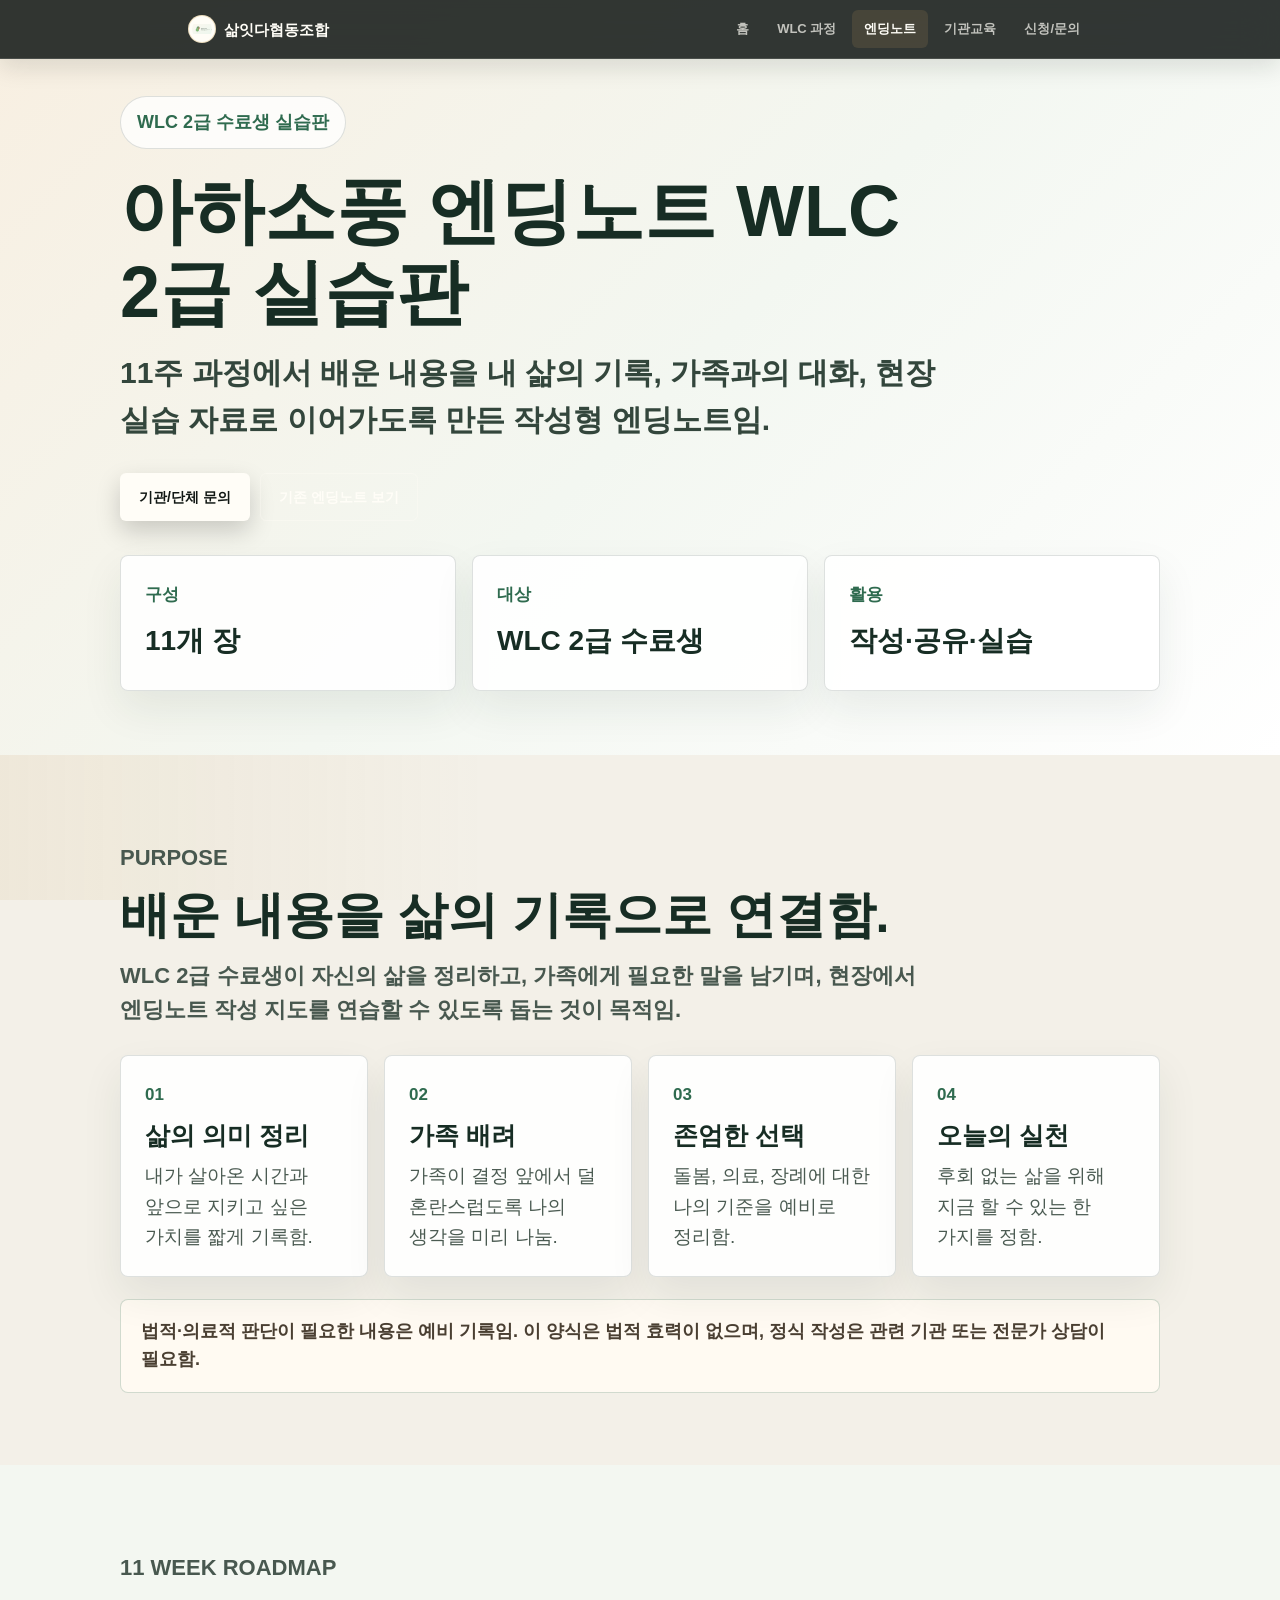
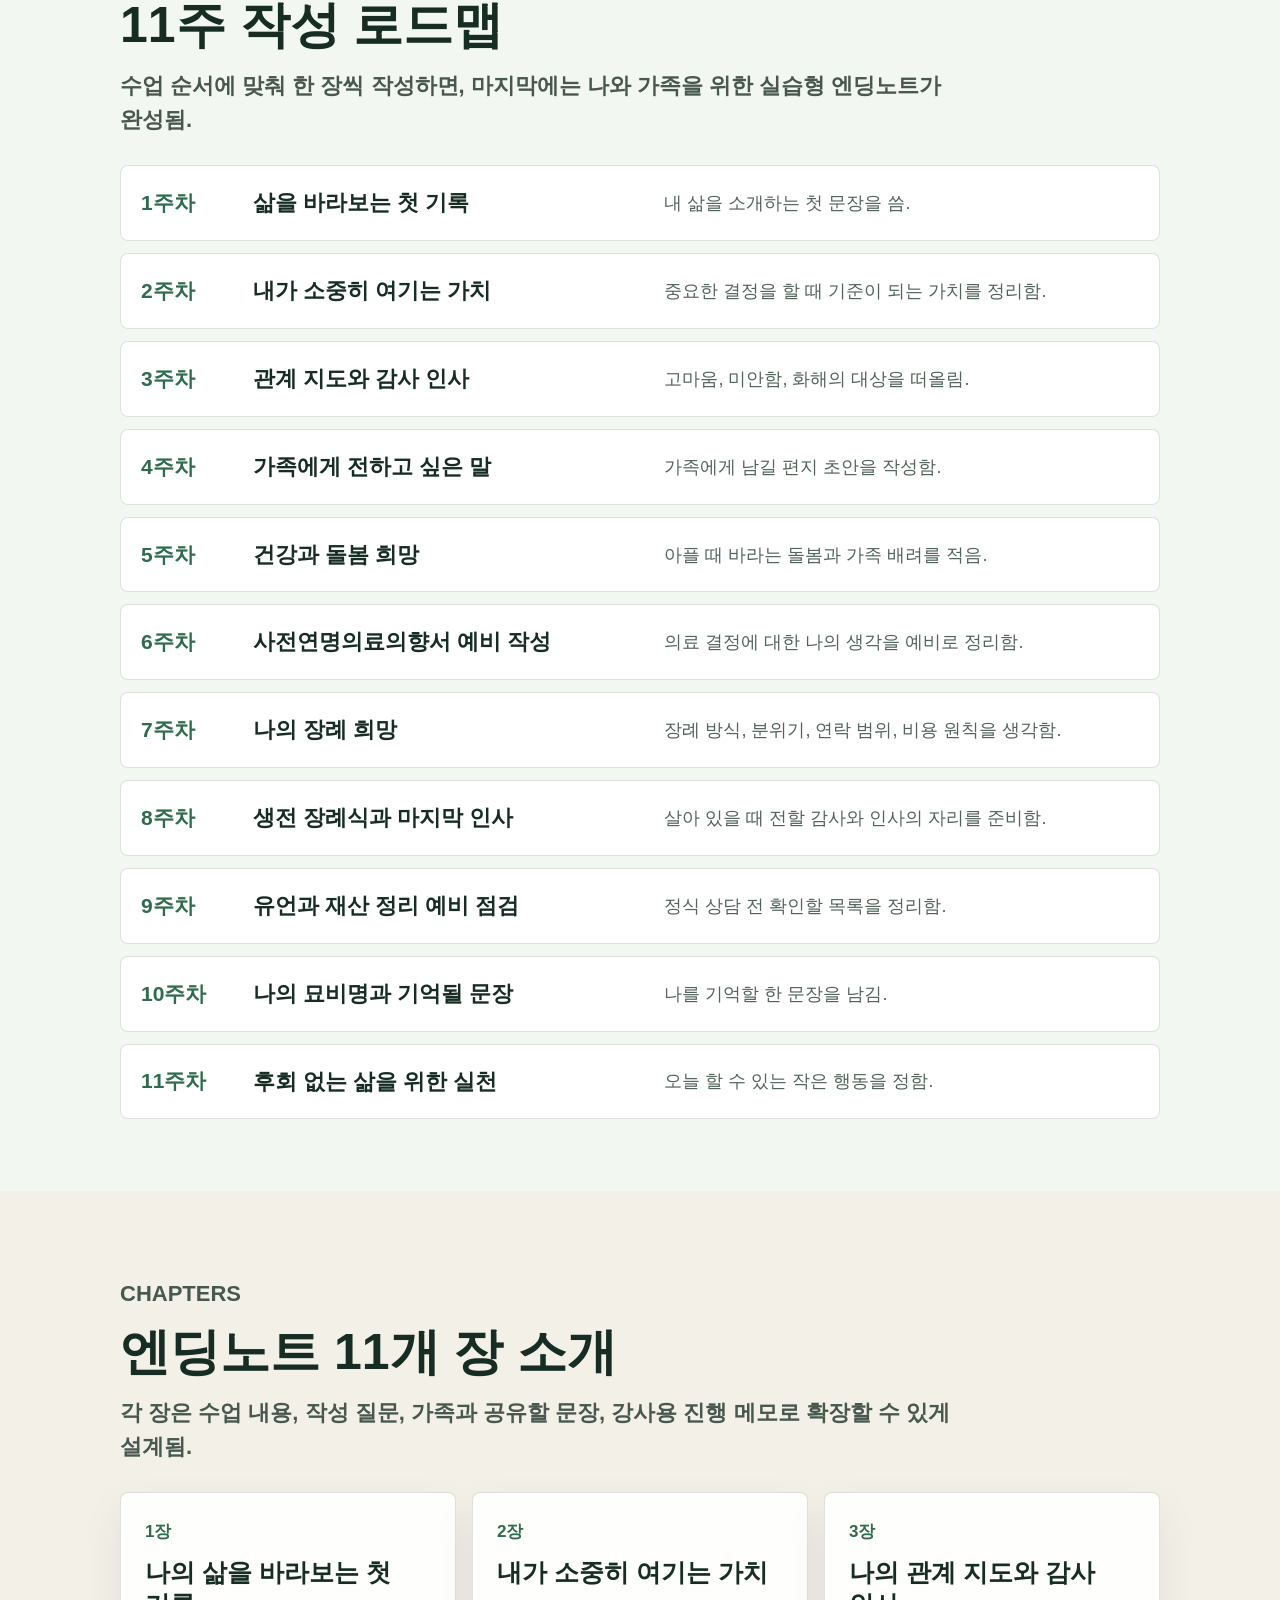
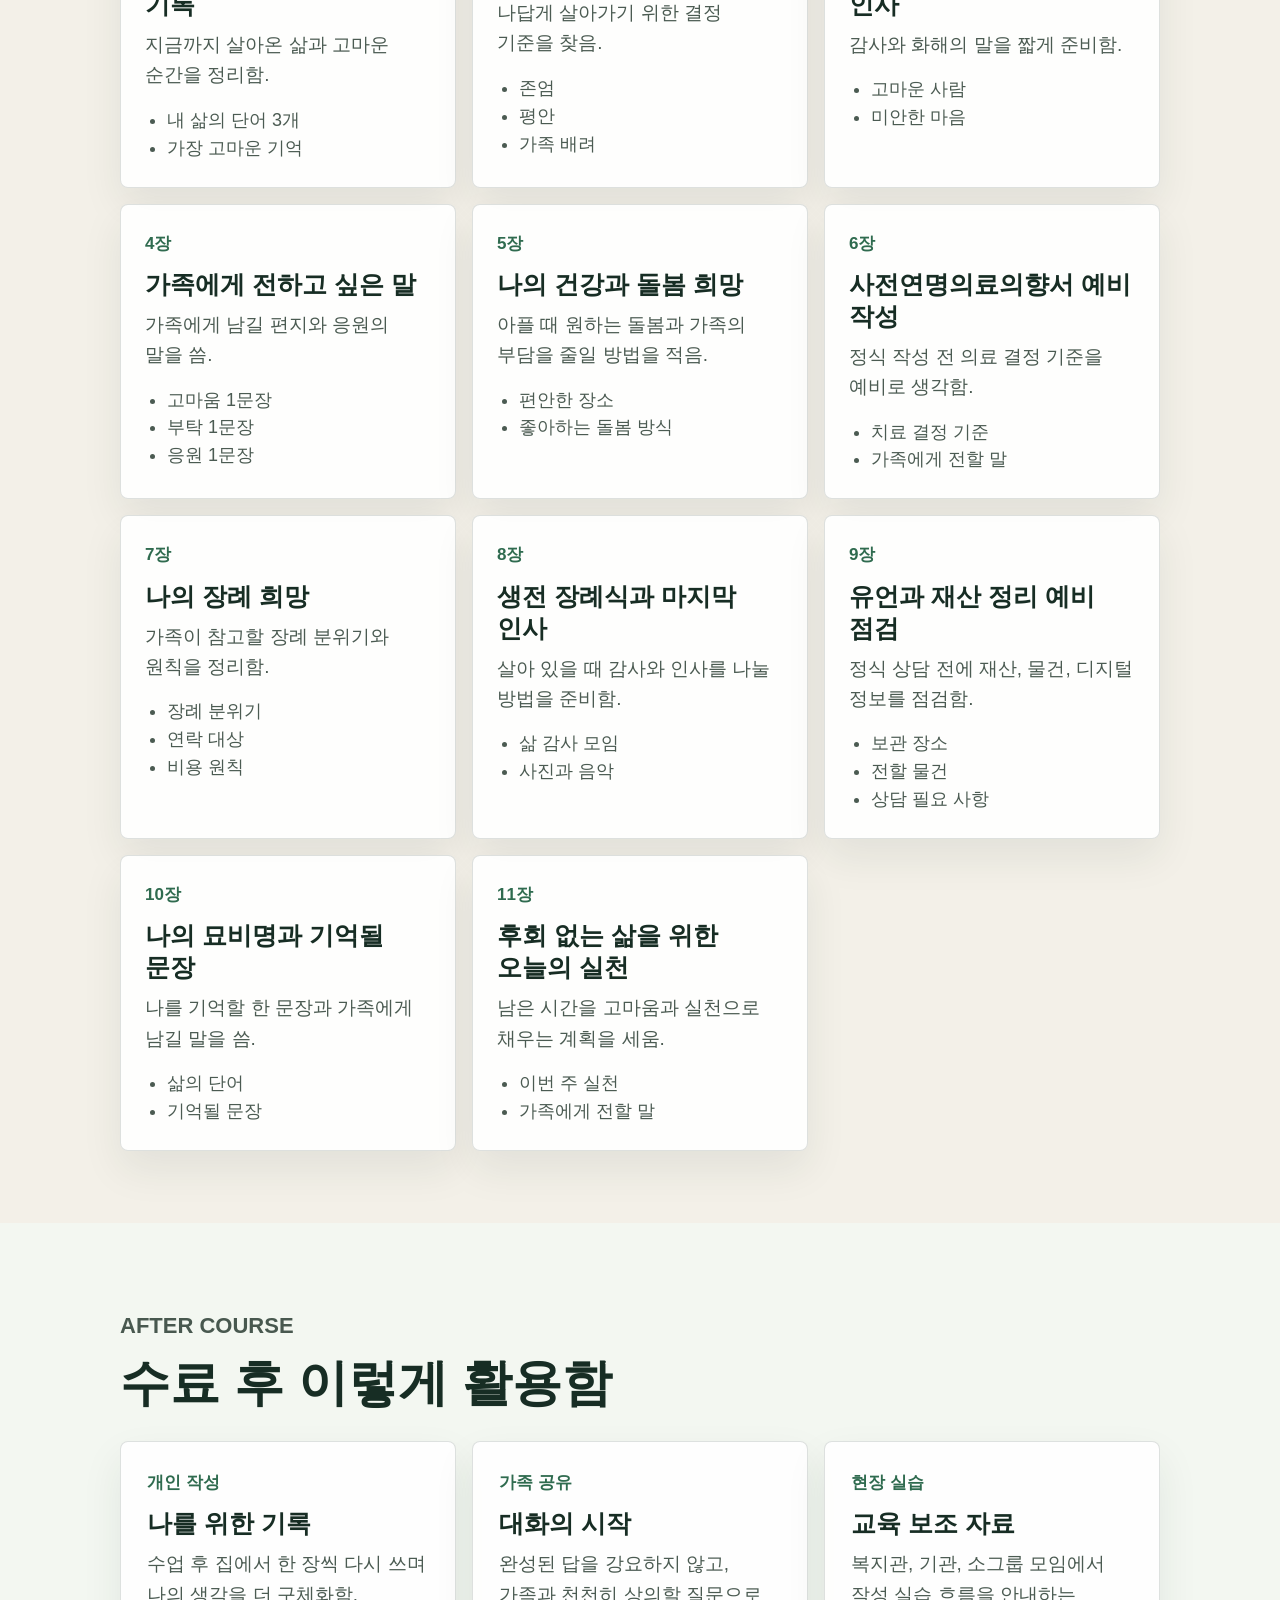
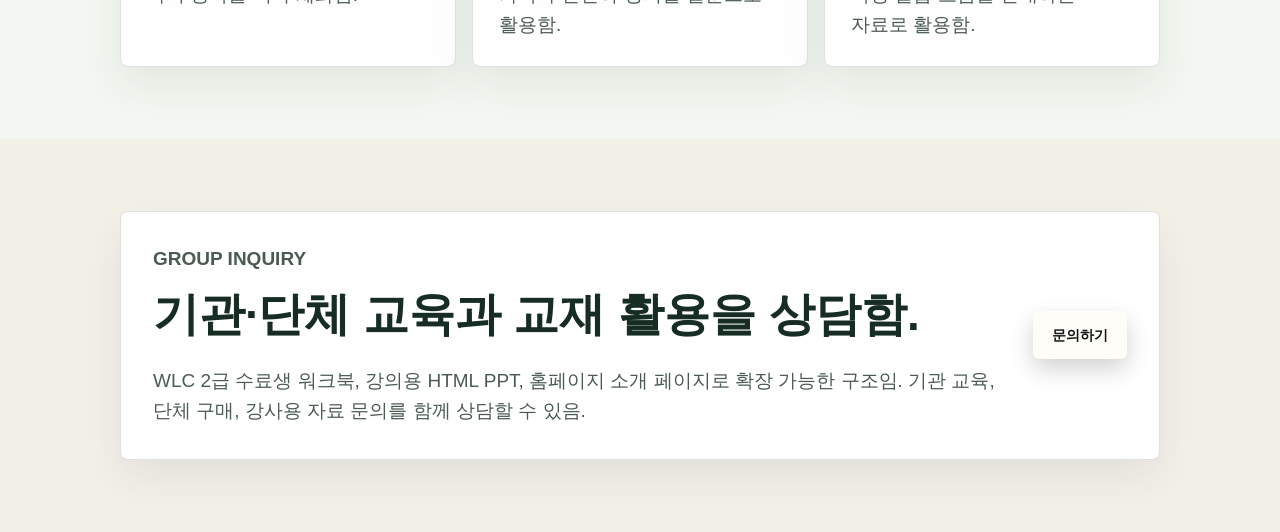
==== notebook-wlc2.html @ 9b26b812 "Add WLC2 ending note workbook and page" ====
<!doctype html>
<html lang="ko">
  <head>
    <meta charset="utf-8">
    <meta name="viewport" content="width=device-width, initial-scale=1">
    <title>WLC 2급 실습판 엔딩노트 | 삶잇다협동조합</title>
    <meta name="description" content="WLC 2급 수료생이 직접 작성하고 가족과 나눌 수 있는 아하소풍 엔딩노트 WLC 2급 실습판 안내입니다.">
    <link rel="icon" href="assets/favicon.svg" type="image/svg+xml">
    <link rel="stylesheet" href="style.css">
    <style>
      :root {
        --wlc-deep: #172d24;
        --wlc-green: #2f6b4f;
        --wlc-soft: #f3f7f1;
        --wlc-warm: #f8efe1;
        --wlc-line: rgba(23, 45, 36, 0.14);
      }

      .wlc-note-hero {
        background: linear-gradient(135deg, #f8efe1 0%, #f3f7f1 52%, #ffffff 100%);
        padding: 96px 0 64px;
      }

      .wlc-note-hero .section-inner,
      .wlc-note-section .section-inner {
        max-width: 1120px;
      }

      .hero-badge {
        display: inline-flex;
        align-items: center;
        gap: 10px;
        padding: 10px 16px;
        border: 1px solid var(--wlc-line);
        border-radius: 999px;
        background: rgba(255, 255, 255, 0.78);
        color: var(--wlc-green);
        font-size: 18px;
        font-weight: 800;
      }

      .wlc-note-hero h1 {
        max-width: 860px;
        margin: 22px 0 18px;
        color: var(--wlc-deep);
        font-size: clamp(42px, 6vw, 72px);
        line-height: 1.12;
        letter-spacing: 0;
      }

      .hero-lead {
        max-width: 850px;
        color: #33463c;
        font-size: clamp(22px, 2.5vw, 30px);
        line-height: 1.55;
        font-weight: 700;
      }

      .hero-summary-grid {
        display: grid;
        grid-template-columns: repeat(3, minmax(0, 1fr));
        gap: 16px;
        margin-top: 34px;
      }

      .hero-summary-grid article,
      .purpose-grid article,
      .chapter-card,
      .use-card,
      .contact-band {
        border: 1px solid var(--wlc-line);
        border-radius: 8px;
        background: rgba(255, 255, 255, 0.88);
        box-shadow: 0 18px 42px rgba(23, 45, 36, 0.08);
      }

      .hero-summary-grid article {
        padding: 24px;
      }

      .hero-summary-grid span,
      .purpose-grid span,
      .chapter-card span,
      .use-card span {
        display: block;
        color: var(--wlc-green);
        font-size: 17px;
        font-weight: 900;
      }

      .hero-summary-grid strong {
        display: block;
        margin-top: 8px;
        color: var(--wlc-deep);
        font-size: 28px;
      }

      .wlc-note-section {
        padding: 72px 0;
      }

      .wlc-note-section.alt {
        background: var(--wlc-soft);
      }

      .section-title {
        max-width: 850px;
        margin: 0 0 28px;
      }

      .section-title .section-label {
        margin-bottom: 10px;
      }

      .section-title h2 {
        margin: 0;
        color: var(--wlc-deep);
        font-size: clamp(34px, 4vw, 50px);
        line-height: 1.2;
      }

      .section-title p {
        margin: 14px 0 0;
        color: #48584f;
        font-size: 22px;
        line-height: 1.55;
        font-weight: 650;
      }

      .purpose-grid {
        display: grid;
        grid-template-columns: repeat(4, minmax(0, 1fr));
        gap: 16px;
      }

      .purpose-grid article {
        padding: 24px;
      }

      .purpose-grid h3,
      .chapter-card h3,
      .use-card h3 {
        margin: 10px 0 10px;
        color: var(--wlc-deep);
        font-size: 25px;
        line-height: 1.28;
      }

      .purpose-grid p,
      .chapter-card p,
      .use-card p,
      .contact-band p {
        margin: 0;
        color: #4b5b52;
        font-size: 19px;
        line-height: 1.6;
      }

      .roadmap {
        display: grid;
        gap: 12px;
        margin-top: 28px;
      }

      .roadmap-item {
        display: grid;
        grid-template-columns: 96px 1fr 1.2fr;
        gap: 16px;
        align-items: center;
        padding: 18px 20px;
        border: 1px solid var(--wlc-line);
        border-radius: 8px;
        background: #ffffff;
      }

      .roadmap-item strong {
        color: var(--wlc-green);
        font-size: 21px;
      }

      .roadmap-item b {
        color: var(--wlc-deep);
        font-size: 22px;
      }

      .roadmap-item span {
        color: #52635a;
        font-size: 18px;
        line-height: 1.45;
      }

      .chapter-grid {
        display: grid;
        grid-template-columns: repeat(3, minmax(0, 1fr));
        gap: 16px;
      }

      .chapter-card {
        padding: 24px;
      }

      .chapter-card ul {
        margin: 16px 0 0;
        padding-left: 22px;
        color: #4b5b52;
        font-size: 18px;
        line-height: 1.55;
      }

      .use-grid {
        display: grid;
        grid-template-columns: repeat(3, minmax(0, 1fr));
        gap: 16px;
      }

      .use-card {
        padding: 26px;
      }

      .contact-band {
        display: grid;
        grid-template-columns: 1.4fr auto;
        gap: 24px;
        align-items: center;
        padding: 32px;
        background: #ffffff;
      }

      .contact-band h2 {
        margin: 0 0 12px;
        color: var(--wlc-deep);
        font-size: clamp(30px, 3.6vw, 46px);
      }

      .notice-box {
        margin-top: 22px;
        padding: 18px 20px;
        border: 1px solid rgba(47, 107, 79, 0.22);
        border-radius: 8px;
        background: #fffaf2;
        color: #4a3f32;
        font-size: 18px;
        line-height: 1.55;
        font-weight: 700;
      }

      @media (max-width: 900px) {
        .hero-summary-grid,
        .purpose-grid,
        .chapter-grid,
        .use-grid,
        .contact-band {
          grid-template-columns: 1fr;
        }

        .roadmap-item {
          grid-template-columns: 1fr;
          gap: 8px;
        }
      }

      @media (max-width: 640px) {
        .wlc-note-hero {
          padding: 72px 0 44px;
        }

        .wlc-note-section {
          padding: 52px 0;
        }

        .hero-summary-grid article,
        .purpose-grid article,
        .chapter-card,
        .use-card,
        .contact-band {
          padding: 20px;
        }
      }
    </style>
  </head>
  <body>
    <a class="skip-link" href="#main">본문 바로가기</a>
    <header class="site-header">
      <nav class="nav-shell" aria-label="주요 메뉴">
        <a class="brand" href="index.html">
          <img src="assets/salmitda-logo.svg" alt="" aria-hidden="true">
          <span>삶잇다협동조합</span>
        </a>
        <button class="menu-button" type="button" aria-expanded="false" aria-controls="site-menu" aria-label="메뉴 열기">
          <span></span><span></span><span></span>
        </button>
        <ul class="site-menu" id="site-menu">
          <li><a href="index.html">홈</a></li>
          <li><a href="wlc.html">WLC 과정</a></li>
          <li><a class="active" href="notebook.html">엔딩노트</a></li>
          <li><a href="education.html">기관교육</a></li>
          <li><a href="contact.html">신청/문의</a></li>
        </ul>
      </nav>
    </header>

    <main id="main">
      <section class="wlc-note-hero">
        <div class="section-inner">
          <span class="hero-badge">WLC 2급 수료생 실습판</span>
          <h1>아하소풍 엔딩노트 WLC 2급 실습판</h1>
          <p class="hero-lead">11주 과정에서 배운 내용을 내 삶의 기록, 가족과의 대화, 현장 실습 자료로 이어가도록 만든 작성형 엔딩노트임.</p>
          <div class="button-row">
            <a class="btn btn-primary" href="contact.html?category=WLC%202%EA%B8%89%20%EC%97%94%EB%94%A9%EB%85%B8%ED%8A%B8%20%EB%AC%B8%EC%9D%98">기관/단체 문의</a>
            <a class="btn btn-outline" href="notebook.html">기존 엔딩노트 보기</a>
          </div>
          <div class="hero-summary-grid" aria-label="WLC 2급 엔딩노트 핵심 구성">
            <article>
              <span>구성</span>
              <strong>11개 장</strong>
            </article>
            <article>
              <span>대상</span>
              <strong>WLC 2급 수료생</strong>
            </article>
            <article>
              <span>활용</span>
              <strong>작성·공유·실습</strong>
            </article>
          </div>
        </div>
      </section>

      <section class="wlc-note-section">
        <div class="section-inner">
          <div class="section-title">
            <p class="section-label">Purpose</p>
            <h2>배운 내용을 삶의 기록으로 연결함.</h2>
            <p>WLC 2급 수료생이 자신의 삶을 정리하고, 가족에게 필요한 말을 남기며, 현장에서 엔딩노트 작성 지도를 연습할 수 있도록 돕는 것이 목적임.</p>
          </div>
          <div class="purpose-grid">
            <article>
              <span>01</span>
              <h3>삶의 의미 정리</h3>
              <p>내가 살아온 시간과 앞으로 지키고 싶은 가치를 짧게 기록함.</p>
            </article>
            <article>
              <span>02</span>
              <h3>가족 배려</h3>
              <p>가족이 결정 앞에서 덜 혼란스럽도록 나의 생각을 미리 나눔.</p>
            </article>
            <article>
              <span>03</span>
              <h3>존엄한 선택</h3>
              <p>돌봄, 의료, 장례에 대한 나의 기준을 예비로 정리함.</p>
            </article>
            <article>
              <span>04</span>
              <h3>오늘의 실천</h3>
              <p>후회 없는 삶을 위해 지금 할 수 있는 한 가지를 정함.</p>
            </article>
          </div>
          <div class="notice-box">
            법적·의료적 판단이 필요한 내용은 예비 기록임. 이 양식은 법적 효력이 없으며, 정식 작성은 관련 기관 또는 전문가 상담이 필요함.
          </div>
        </div>
      </section>

      <section class="wlc-note-section alt">
        <div class="section-inner">
          <div class="section-title">
            <p class="section-label">11 Week Roadmap</p>
            <h2>11주 작성 로드맵</h2>
            <p>수업 순서에 맞춰 한 장씩 작성하면, 마지막에는 나와 가족을 위한 실습형 엔딩노트가 완성됨.</p>
          </div>
          <div class="roadmap">
            <div class="roadmap-item"><strong>1주차</strong><b>삶을 바라보는 첫 기록</b><span>내 삶을 소개하는 첫 문장을 씀.</span></div>
            <div class="roadmap-item"><strong>2주차</strong><b>내가 소중히 여기는 가치</b><span>중요한 결정을 할 때 기준이 되는 가치를 정리함.</span></div>
            <div class="roadmap-item"><strong>3주차</strong><b>관계 지도와 감사 인사</b><span>고마움, 미안함, 화해의 대상을 떠올림.</span></div>
            <div class="roadmap-item"><strong>4주차</strong><b>가족에게 전하고 싶은 말</b><span>가족에게 남길 편지 초안을 작성함.</span></div>
            <div class="roadmap-item"><strong>5주차</strong><b>건강과 돌봄 희망</b><span>아플 때 바라는 돌봄과 가족 배려를 적음.</span></div>
            <div class="roadmap-item"><strong>6주차</strong><b>사전연명의료의향서 예비 작성</b><span>의료 결정에 대한 나의 생각을 예비로 정리함.</span></div>
            <div class="roadmap-item"><strong>7주차</strong><b>나의 장례 희망</b><span>장례 방식, 분위기, 연락 범위, 비용 원칙을 생각함.</span></div>
            <div class="roadmap-item"><strong>8주차</strong><b>생전 장례식과 마지막 인사</b><span>살아 있을 때 전할 감사와 인사의 자리를 준비함.</span></div>
            <div class="roadmap-item"><strong>9주차</strong><b>유언과 재산 정리 예비 점검</b><span>정식 상담 전 확인할 목록을 정리함.</span></div>
            <div class="roadmap-item"><strong>10주차</strong><b>나의 묘비명과 기억될 문장</b><span>나를 기억할 한 문장을 남김.</span></div>
            <div class="roadmap-item"><strong>11주차</strong><b>후회 없는 삶을 위한 실천</b><span>오늘 할 수 있는 작은 행동을 정함.</span></div>
          </div>
        </div>
      </section>

      <section class="wlc-note-section">
        <div class="section-inner">
          <div class="section-title">
            <p class="section-label">Chapters</p>
            <h2>엔딩노트 11개 장 소개</h2>
            <p>각 장은 수업 내용, 작성 질문, 가족과 공유할 문장, 강사용 진행 메모로 확장할 수 있게 설계됨.</p>
          </div>
          <div class="chapter-grid">
            <article class="chapter-card">
              <span>1장</span>
              <h3>나의 삶을 바라보는 첫 기록</h3>
              <p>지금까지 살아온 삶과 고마운 순간을 정리함.</p>
              <ul><li>내 삶의 단어 3개</li><li>가장 고마운 기억</li></ul>
            </article>
            <article class="chapter-card">
              <span>2장</span>
              <h3>내가 소중히 여기는 가치</h3>
              <p>나답게 살아가기 위한 결정 기준을 찾음.</p>
              <ul><li>존엄</li><li>평안</li><li>가족 배려</li></ul>
            </article>
            <article class="chapter-card">
              <span>3장</span>
              <h3>나의 관계 지도와 감사 인사</h3>
              <p>감사와 화해의 말을 짧게 준비함.</p>
              <ul><li>고마운 사람</li><li>미안한 마음</li></ul>
            </article>
            <article class="chapter-card">
              <span>4장</span>
              <h3>가족에게 전하고 싶은 말</h3>
              <p>가족에게 남길 편지와 응원의 말을 씀.</p>
              <ul><li>고마움 1문장</li><li>부탁 1문장</li><li>응원 1문장</li></ul>
            </article>
            <article class="chapter-card">
              <span>5장</span>
              <h3>나의 건강과 돌봄 희망</h3>
              <p>아플 때 원하는 돌봄과 가족의 부담을 줄일 방법을 적음.</p>
              <ul><li>편안한 장소</li><li>좋아하는 돌봄 방식</li></ul>
            </article>
            <article class="chapter-card">
              <span>6장</span>
              <h3>사전연명의료의향서 예비 작성</h3>
              <p>정식 작성 전 의료 결정 기준을 예비로 생각함.</p>
              <ul><li>치료 결정 기준</li><li>가족에게 전할 말</li></ul>
            </article>
            <article class="chapter-card">
              <span>7장</span>
              <h3>나의 장례 희망</h3>
              <p>가족이 참고할 장례 분위기와 원칙을 정리함.</p>
              <ul><li>장례 분위기</li><li>연락 대상</li><li>비용 원칙</li></ul>
            </article>
            <article class="chapter-card">
              <span>8장</span>
              <h3>생전 장례식과 마지막 인사</h3>
              <p>살아 있을 때 감사와 인사를 나눌 방법을 준비함.</p>
              <ul><li>삶 감사 모임</li><li>사진과 음악</li></ul>
            </article>
            <article class="chapter-card">
              <span>9장</span>
              <h3>유언과 재산 정리 예비 점검</h3>
              <p>정식 상담 전에 재산, 물건, 디지털 정보를 점검함.</p>
              <ul><li>보관 장소</li><li>전할 물건</li><li>상담 필요 사항</li></ul>
            </article>
            <article class="chapter-card">
              <span>10장</span>
              <h3>나의 묘비명과 기억될 문장</h3>
              <p>나를 기억할 한 문장과 가족에게 남길 말을 씀.</p>
              <ul><li>삶의 단어</li><li>기억될 문장</li></ul>
            </article>
            <article class="chapter-card">
              <span>11장</span>
              <h3>후회 없는 삶을 위한 오늘의 실천</h3>
              <p>남은 시간을 고마움과 실천으로 채우는 계획을 세움.</p>
              <ul><li>이번 주 실천</li><li>가족에게 전할 말</li></ul>
            </article>
          </div>
        </div>
      </section>

      <section class="wlc-note-section alt">
        <div class="section-inner">
          <div class="section-title">
            <p class="section-label">After Course</p>
            <h2>수료 후 이렇게 활용함</h2>
          </div>
          <div class="use-grid">
            <article class="use-card">
              <span>개인 작성</span>
              <h3>나를 위한 기록</h3>
              <p>수업 후 집에서 한 장씩 다시 쓰며 나의 생각을 더 구체화함.</p>
            </article>
            <article class="use-card">
              <span>가족 공유</span>
              <h3>대화의 시작</h3>
              <p>완성된 답을 강요하지 않고, 가족과 천천히 상의할 질문으로 활용함.</p>
            </article>
            <article class="use-card">
              <span>현장 실습</span>
              <h3>교육 보조 자료</h3>
              <p>복지관, 기관, 소그룹 모임에서 작성 실습 흐름을 안내하는 자료로 활용함.</p>
            </article>
          </div>
        </div>
      </section>

      <section class="wlc-note-section">
        <div class="section-inner">
          <article class="contact-band">
            <div>
              <p class="section-label">Group Inquiry</p>
              <h2>기관·단체 교육과 교재 활용을 상담함.</h2>
              <p>WLC 2급 수료생 워크북, 강의용 HTML PPT, 홈페이지 소개 페이지로 확장 가능한 구조임. 기관 교육, 단체 구매, 강사용 자료 문의를 함께 상담할 수 있음.</p>
            </div>
            <a class="btn btn-primary" href="contact.html?category=WLC%202%EA%B8%89%20%EC%97%94%EB%94%A9%EB%85%B8%ED%8A%B8%20%EA%B8%B0%EA%B4%80%C2%B7%EB%8B%A8%EC%B2%B4%20%EB%AC%B8%EC%9D%98">문의하기</a>
          </article>
        </div>
      </section>
    </main>

    <a class="mobile-consult-button" href="contact.html?category=WLC%202%EA%B8%89%20%EC%97%94%EB%94%A9%EB%85%B8%ED%8A%B8%20%EB%AC%B8%EC%9D%98">문의하기</a>
    <script src="script.js"></script>
  </body>
</html>
---- style.css ----
:root {
  color-scheme: light;
  --bg: #f3f0e8;
  --surface: #fffdf7;
  --surface-2: #ebe5d8;
  --ink: #172d24;
  --muted: #686f64;
  --green: #172d24;
  --green-2: #24483a;
  --sage: #dfeadc;
  --gold: #c9a45a;
  --coral: #d98265;
  --charcoal: #111714;
  --line: rgba(23, 45, 36, 0.14);
  --line-dark: rgba(255, 253, 247, 0.14);
  --shadow: 0 18px 44px rgba(17, 23, 20, 0.13);
  --shadow-soft: 0 8px 22px rgba(17, 23, 20, 0.08);
  --radius: 8px;
  --max: 1040px;
}

* {
  box-sizing: border-box;
}

html {
  scroll-behavior: smooth;
}

body {
  margin: 0;
  min-width: 320px;
  overflow-x: hidden;
  background: var(--bg);
  color: var(--ink);
  font-family: -apple-system, BlinkMacSystemFont, "Apple SD Gothic Neo", "Noto Sans KR", "Segoe UI", sans-serif;
  line-height: 1.72;
  letter-spacing: 0;
  word-break: keep-all;
}

body::before {
  content: "";
  position: fixed;
  inset: 0;
  z-index: -1;
  pointer-events: none;
  background:
    linear-gradient(90deg, rgba(201, 164, 90, 0.1), transparent 38%),
    linear-gradient(180deg, rgba(23, 45, 36, 0.05), transparent 34%);
}

a {
  color: inherit;
}

img {
  display: block;
  max-width: 100%;
}

.skip-link {
  position: fixed;
  top: -60px;
  left: 12px;
  z-index: 1000;
  padding: 10px 14px;
  border-radius: var(--radius);
  background: #fff;
  color: var(--ink);
}

.skip-link:focus {
  top: 12px;
}

.site-header {
  position: fixed;
  inset: 0 0 auto;
  z-index: 50;
  border-bottom: 1px solid rgba(255, 253, 247, 0.12);
  background: rgba(17, 23, 20, 0.86);
  backdrop-filter: blur(16px);
  box-shadow: 0 8px 24px rgba(17, 23, 20, 0.12);
}

.nav-shell {
  width: min(100%, 940px);
  height: 58px;
  margin: 0 auto;
  padding: 0 18px;
  display: flex;
  align-items: center;
  justify-content: space-between;
  gap: 18px;
}

.brand {
  display: inline-flex;
  align-items: center;
  gap: 8px;
  color: var(--surface);
  text-decoration: none;
  font-size: 15px;
  font-weight: 900;
  line-height: 1;
}

.brand img {
  width: 28px;
  height: 28px;
  padding: 3px;
  border: 1px solid rgba(201, 164, 90, 0.36);
  border-radius: 50%;
  background: var(--surface);
  object-fit: contain;
}

.menu-button {
  width: 44px;
  height: 44px;
  border: 0;
  border-radius: var(--radius);
  display: grid;
  place-content: center;
  gap: 4px;
  background: rgba(255, 253, 247, 0.1);
  cursor: pointer;
}

.menu-button span {
  width: 18px;
  height: 2px;
  display: block;
  border-radius: 2px;
  background: var(--surface);
}

.site-menu {
  position: fixed;
  left: 14px;
  right: 14px;
  top: 70px;
  display: none;
  margin: 0;
  padding: 8px;
  list-style: none;
  border: 1px solid var(--line-dark);
  border-radius: var(--radius);
  background: rgba(17, 23, 20, 0.97);
  box-shadow: 0 18px 42px rgba(0, 0, 0, 0.32);
}

.site-menu.is-open {
  display: grid;
}

.site-menu a {
  min-height: 44px;
  padding: 10px 14px;
  border-radius: 6px;
  display: flex;
  align-items: center;
  color: rgba(255, 253, 247, 0.7);
  text-decoration: none;
  font-size: 14px;
  font-weight: 800;
}

.site-menu a:hover,
.site-menu a:focus,
.site-menu a.active {
  background: rgba(201, 164, 90, 0.14);
  color: var(--surface);
}

.hero {
  min-height: 100svh;
  padding: 96px 20px 58px;
  display: flex;
  align-items: center;
  justify-content: center;
  background:
    linear-gradient(115deg, rgba(17, 23, 20, 0.98), rgba(23, 45, 36, 0.98) 58%, rgba(36, 72, 58, 0.94)),
    linear-gradient(90deg, rgba(201, 164, 90, 0.18), transparent);
  border-bottom: 1px solid rgba(201, 164, 90, 0.22);
}

.compact-hero {
  min-height: auto;
  padding-bottom: 42px;
}

.page-hero {
  padding: 112px 20px 52px;
  background:
    linear-gradient(115deg, rgba(17, 23, 20, 0.98), rgba(23, 45, 36, 0.96) 62%, rgba(36, 72, 58, 0.92)),
    linear-gradient(90deg, rgba(201, 164, 90, 0.16), transparent);
  color: var(--surface);
}

.page-hero h1 {
  max-width: 820px;
  margin-bottom: 14px;
}

.page-hero p:not(.section-label) {
  max-width: 760px;
  color: rgba(255, 253, 247, 0.82);
  font-size: 18px;
}

.hero-inner {
  width: min(100%, var(--max));
  display: grid;
  gap: 28px;
  padding: 34px 0;
  border-top: 1px solid rgba(201, 164, 90, 0.3);
  border-bottom: 1px solid rgba(255, 253, 247, 0.1);
}

.hero-copy {
  min-width: 0;
}

.brand-lockup {
  width: fit-content;
  max-width: 100%;
  margin-bottom: 22px;
  padding: 10px 14px 10px 10px;
  border: 1px solid rgba(201, 164, 90, 0.26);
  border-radius: 999px;
  display: inline-flex;
  align-items: center;
  gap: 10px;
  background: rgba(255, 253, 247, 0.06);
  color: rgba(255, 253, 247, 0.82);
  font-size: 13px;
  font-weight: 900;
}

.brand-lockup img {
  width: 38px;
  height: 38px;
  padding: 5px;
  border-radius: 50%;
  background: rgba(255, 253, 247, 0.1);
  object-fit: contain;
}

.eyebrow,
.section-label {
  margin: 0 0 8px;
  color: var(--gold);
  font-size: 11px;
  font-weight: 900;
  letter-spacing: 0;
  text-transform: uppercase;
}

h1,
h2,
h3,
p {
  margin-top: 0;
}

h1 {
  margin-bottom: 18px;
  color: #fff;
  font-size: 48px;
  font-weight: 900;
  letter-spacing: 0;
  line-height: 1.08;
}

.hero-title {
  margin-bottom: 8px;
  color: rgba(255, 253, 247, 0.7);
  font-weight: 800;
}

.hero-message {
  width: 100%;
  max-width: 620px;
  margin: 24px 0;
  padding: 18px 0 18px 18px;
  border-left: 1px solid var(--gold);
  color: rgba(255, 253, 247, 0.9);
  font-size: 16px;
  line-height: 1.82;
  overflow-wrap: anywhere;
}

.button-row {
  display: flex;
  flex-wrap: wrap;
  justify-content: flex-start;
  gap: 10px;
  width: 100%;
}

.button-row.center {
  justify-content: center;
  margin-top: 22px;
}

.btn {
  min-height: 48px;
  padding: 12px 18px;
  border: 1px solid transparent;
  border-radius: 6px;
  display: inline-flex;
  align-items: center;
  justify-content: center;
  color: inherit;
  text-decoration: none;
  font-size: 14px;
  font-weight: 900;
  line-height: 1.35;
  text-align: center;
  transition: transform 0.2s ease, box-shadow 0.2s ease, background 0.2s ease;
}

.btn:hover,
.btn:focus {
  transform: translateY(-2px);
}

.btn-primary {
  background: var(--surface);
  color: var(--charcoal);
  box-shadow: 0 10px 24px rgba(0, 0, 0, 0.18);
}

.btn-outline {
  border-color: rgba(255, 253, 247, 0.34);
  background: transparent;
  color: var(--surface);
}

.btn-outline.dark {
  border-color: rgba(255, 253, 247, 0.34);
  color: var(--surface);
}

.btn-outline.dark-on-light {
  border-color: rgba(23, 45, 36, 0.24);
  color: var(--green);
}

.btn-soft {
  background: rgba(201, 164, 90, 0.16);
  color: var(--surface);
}

.hero-panel {
  max-width: 100%;
  padding: 22px;
  border: 1px solid rgba(255, 253, 247, 0.14);
  border-radius: var(--radius);
  overflow: hidden;
  background: rgba(255, 253, 247, 0.07);
  box-shadow: 0 24px 60px rgba(0, 0, 0, 0.24);
  backdrop-filter: blur(14px);
}

.panel-header {
  padding-bottom: 14px;
  border-bottom: 1px solid rgba(255, 253, 247, 0.14);
  display: flex;
  align-items: center;
  justify-content: space-between;
  gap: 18px;
  color: rgba(255, 253, 247, 0.68);
  font-size: 12px;
  font-weight: 900;
}

.panel-header strong {
  color: var(--gold);
  font-size: 22px;
}

.panel-grid {
  display: grid;
  gap: 10px;
  margin-top: 16px;
}

.panel-grid div {
  padding: 15px;
  border: 1px solid rgba(255, 253, 247, 0.11);
  border-radius: 7px;
  background: rgba(17, 23, 20, 0.24);
}

.panel-grid a {
  padding: 15px;
  border: 1px solid rgba(255, 253, 247, 0.11);
  border-radius: 7px;
  display: block;
  background: rgba(17, 23, 20, 0.24);
  text-decoration: none;
}

.panel-grid span {
  color: var(--gold);
  font-size: 11px;
  font-weight: 900;
}

.panel-grid b {
  display: block;
  margin-top: 4px;
  color: var(--surface);
  font-size: 17px;
}

.panel-grid p {
  margin: 4px 0 0;
  color: rgba(255, 253, 247, 0.62);
  font-size: 13px;
  line-height: 1.5;
}

.panel-note {
  margin: 16px 0 0;
  color: rgba(255, 253, 247, 0.6);
  font-size: 13px;
}

.section {
  padding: 64px 20px;
}

.section-inner {
  width: min(100%, var(--max));
  margin: 0 auto;
}

.section h2,
.cta-card h2,
.contact-section h2 {
  color: var(--charcoal);
  font-size: 36px;
  line-height: 1.25;
  max-width: 780px;
}

.section-guide {
  max-width: 680px;
  color: var(--muted);
  font-size: 14px;
}

.trust-section,
.notebook-section {
  background: #f7f3eb;
}

.education-section {
  background: var(--bg);
}

.trust-grid,
.program-grid,
.package-grid {
  display: grid;
  gap: 14px;
  margin-top: 26px;
}

.trust-grid article,
.program-card,
.product-card,
.package-grid article,
.schedule-card {
  min-width: 0;
  border: 1px solid var(--line);
  border-radius: var(--radius);
  background: var(--surface);
  box-shadow: var(--shadow-soft);
}

.trust-grid article,
.program-card,
.product-card,
.package-grid article {
  padding: 22px;
}

.trust-grid span,
.program-card span,
.product-card span,
.package-grid span {
  color: var(--gold);
  font-size: 12px;
  font-weight: 900;
}

.trust-grid h3,
.program-card h3,
.product-card h3,
.package-grid h3,
.schedule-card h3 {
  margin: 7px 0 10px;
  color: var(--charcoal);
  font-size: 23px;
  line-height: 1.3;
}

.trust-grid p,
.program-card p,
.product-card p,
.package-grid p,
.schedule-card p {
  color: var(--muted);
  font-size: 15px;
}

.trust-grid b {
  display: block;
  padding-top: 12px;
  border-top: 1px solid var(--line);
  color: var(--green);
  font-size: 14px;
}

.program-card ul,
.check-list {
  display: grid;
  gap: 9px;
  margin: 16px 0 20px;
  padding: 0;
  list-style: none;
}

.program-card li,
.check-list li {
  padding: 11px 12px;
  border-left: 3px solid var(--gold);
  border-radius: 6px;
  background: #f2eee5;
  color: var(--charcoal);
  font-size: 14px;
  font-weight: 800;
}

.schedule-card {
  display: grid;
  gap: 18px;
  margin-top: 18px;
  padding: 24px;
  background: linear-gradient(135deg, var(--surface), #f0eadf);
}

.schedule-card dl {
  display: grid;
  gap: 9px;
  margin: 0;
}

.schedule-card dl div {
  min-width: 0;
  padding: 12px 14px;
  border-radius: 6px;
  display: grid;
  gap: 4px;
  background: rgba(23, 45, 36, 0.07);
}

.schedule-card dt {
  color: var(--muted);
  font-size: 12px;
  font-weight: 900;
}

.schedule-card dd {
  margin: 0;
  color: var(--charcoal);
  font-size: 14px;
  font-weight: 900;
  overflow-wrap: anywhere;
}

.split-section {
  display: grid;
  gap: 24px;
  align-items: center;
}

.product-card {
  padding: 24px;
  background:
    linear-gradient(135deg, rgba(201, 164, 90, 0.16), transparent 42%),
    var(--surface);
}

.services-section {
  background: #ece8df;
}

.home-summary {
  background: #f7f3eb;
}

.service-grid {
  display: grid;
  gap: 12px;
  margin-top: 26px;
}

.service-grid article {
  min-height: 176px;
  padding: 20px;
  border: 1px solid var(--line);
  border-radius: var(--radius);
  background: var(--surface);
  box-shadow: var(--shadow-soft);
}

.service-grid span {
  color: var(--gold);
  font-size: 12px;
  font-weight: 900;
}

.service-grid h3 {
  margin: 6px 0 8px;
  color: var(--charcoal);
  font-size: 18px;
}

.service-grid p {
  margin: 0;
  color: var(--muted);
  font-size: 14px;
}

.service-tabs {
  margin-top: 26px;
}

.tab-list {
  display: grid;
  grid-template-columns: repeat(2, minmax(0, 1fr));
  gap: 8px;
  margin-bottom: 12px;
}

.tab-button {
  min-height: 48px;
  padding: 10px 12px;
  border: 1px solid var(--line);
  border-radius: 6px;
  background: rgba(255, 253, 247, 0.72);
  color: var(--green);
  font: inherit;
  font-size: 14px;
  font-weight: 900;
  line-height: 1.3;
  cursor: pointer;
  transition: background 0.2s ease, border-color 0.2s ease, color 0.2s ease;
}

.tab-button:hover,
.tab-button:focus {
  border-color: rgba(201, 164, 90, 0.58);
  outline: none;
}

.tab-button.active {
  border-color: var(--green);
  background: var(--green);
  color: var(--surface);
}

.tab-panels {
  border: 1px solid var(--line);
  border-radius: var(--radius);
  background: var(--surface);
  box-shadow: var(--shadow-soft);
}

.tab-panel {
  min-height: 230px;
  padding: 24px;
}

.tab-panel span {
  color: var(--gold);
  font-size: 13px;
  font-weight: 900;
}

.tab-panel h3 {
  margin: 8px 0 10px;
  color: var(--charcoal);
  font-size: 30px;
  line-height: 1.24;
}

.tab-panel p {
  max-width: 680px;
  margin-bottom: 18px;
  color: var(--muted);
  font-size: 17px;
}

.text-link {
  min-height: 44px;
  padding: 10px 14px;
  border-radius: 6px;
  display: inline-flex;
  align-items: center;
  background: rgba(201, 164, 90, 0.18);
  color: var(--green);
  font-size: 14px;
  font-weight: 900;
  text-decoration: none;
}

.process-section {
  background: var(--bg);
}

.faq-section {
  background: #ece8df;
}

.accordion {
  overflow: hidden;
  border: 1px solid var(--line);
  border-radius: var(--radius);
  background: var(--surface);
  box-shadow: var(--shadow-soft);
}

.acc-item + .acc-item {
  border-top: 1px solid var(--line);
}

.acc-head {
  width: 100%;
  min-height: 76px;
  padding: 18px;
  border: 0;
  display: grid;
  grid-template-columns: 42px 1fr 24px;
  align-items: center;
  gap: 12px;
  background: transparent;
  color: var(--charcoal);
  font: inherit;
  text-align: left;
  cursor: pointer;
}

.acc-head strong {
  display: block;
  font-size: 17px;
}

.acc-head small {
  display: block;
  color: var(--muted);
  font-size: 12px;
  line-height: 1.5;
}

.acc-index {
  width: 42px;
  height: 42px;
  border-radius: 6px;
  display: grid;
  place-items: center;
  background: rgba(201, 164, 90, 0.16);
  color: var(--gold);
  font-weight: 900;
}

.acc-arrow {
  font-size: 28px;
  transform: rotate(90deg);
  transition: transform 0.2s ease;
}

.acc-item:not(.open) .acc-arrow {
  transform: rotate(0);
}

.acc-body {
  display: none;
  padding: 0 18px 22px;
}

.acc-item.open .acc-body {
  display: block;
}

.faq-answer {
  margin: 0;
  padding: 16px;
  border-left: 3px solid var(--gold);
  border-radius: 6px;
  background: #f2eee5;
  color: var(--charcoal);
  font-size: 16px;
  font-weight: 800;
}

.card-list,
.detail-list {
  list-style: none;
  margin: 0;
  padding: 0;
  display: grid;
  gap: 10px;
}

.card-list li,
.detail-list li {
  padding: 13px 14px;
  border-left: 3px solid var(--gold);
  border-radius: 6px;
  background: #f2eee5;
  color: var(--charcoal);
  font-weight: 800;
}

.detail-list li {
  border-left-color: var(--green-2);
}

.timeline {
  display: grid;
  gap: 13px;
  padding-left: 18px;
  border-left: 2px solid rgba(201, 164, 90, 0.42);
}

.timeline div {
  position: relative;
}

.timeline div::before {
  content: "";
  position: absolute;
  left: -23px;
  top: 7px;
  width: 8px;
  height: 8px;
  border-radius: 50%;
  background: var(--gold);
}

.timeline b {
  color: var(--charcoal);
}

.timeline p {
  margin: 3px 0 0;
  color: var(--muted);
  font-size: 13px;
}

.profile-section {
  background: #f7f3eb;
}

.profile-card {
  padding: 22px;
  border: 1px solid var(--line);
  border-radius: var(--radius);
  display: grid;
  gap: 22px;
  overflow: hidden;
  background: var(--surface);
  box-shadow: var(--shadow-soft);
}

.profile-card > * {
  min-width: 0;
}

.profile-media {
  width: 100%;
  border: 1px solid rgba(201, 164, 90, 0.48);
  border-radius: var(--radius);
  display: grid;
  place-items: center;
  overflow: hidden;
  background: var(--charcoal);
}

.profile-media img {
  width: 100%;
  height: auto;
  object-fit: contain;
  object-position: center top;
}

.profile-copy p {
  color: var(--muted);
}

.meta-list {
  display: grid;
  gap: 9px;
  margin: 20px 0 0;
}

.meta-list div {
  min-width: 0;
  padding: 12px 14px;
  border-radius: 6px;
  display: grid;
  grid-template-columns: auto minmax(0, 1fr);
  align-items: start;
  gap: 12px;
  background: var(--surface-2);
}

.meta-list dt {
  color: var(--muted);
  font-size: 12px;
  font-weight: 800;
}

.meta-list dd {
  min-width: 0;
  margin: 0;
  color: var(--charcoal);
  font-weight: 900;
  text-align: right;
  overflow-wrap: anywhere;
}

.cta-section {
  padding: 56px 20px;
  background: var(--charcoal);
}

.cta-card {
  padding: 34px 24px;
  border: 1px solid rgba(201, 164, 90, 0.42);
  border-radius: var(--radius);
  background: transparent;
  text-align: center;
}

.cta-card h2 {
  margin-left: auto;
  margin-right: auto;
  color: var(--surface);
}

.cta-card p:not(.section-label) {
  color: rgba(255, 253, 247, 0.7);
}

.contact-section {
  padding: 56px 20px 36px;
  background: linear-gradient(150deg, #111714, #172d24 64%, #24483a);
}

.contact-section h2 {
  color: #fff;
}

.contact-grid {
  display: grid;
  gap: 10px;
  margin-top: 18px;
}

.contact-grid a {
  min-height: 72px;
  padding: 16px;
  border: 1px solid rgba(255, 255, 255, 0.12);
  border-radius: var(--radius);
  display: grid;
  gap: 3px;
  background: rgba(255, 255, 255, 0.07);
  color: inherit;
  text-decoration: none;
  transition: transform 0.2s ease, border-color 0.2s ease;
}

.contact-grid a:hover,
.contact-grid a:focus {
  transform: translateY(-2px);
  border-color: rgba(201, 164, 90, 0.44);
}

.contact-grid span {
  color: var(--gold);
  font-size: 11px;
  font-weight: 900;
  text-transform: uppercase;
}

.contact-grid strong {
  min-width: 0;
  color: rgba(255, 255, 255, 0.9);
  font-size: 15px;
  overflow-wrap: anywhere;
}

.inquiry-form {
  margin-top: 24px;
  padding: 22px;
  border: 1px solid rgba(255, 255, 255, 0.14);
  border-radius: var(--radius);
  background: rgba(255, 255, 255, 0.08);
  box-shadow: 0 18px 42px rgba(0, 0, 0, 0.18);
}

.form-heading {
  display: grid;
  gap: 10px;
  margin-bottom: 18px;
}

.form-heading h3 {
  margin: 0;
  color: var(--surface);
  font-size: 28px;
  line-height: 1.25;
}

.form-heading p:not(.section-label) {
  margin: 0;
  color: rgba(255, 255, 255, 0.66);
  font-size: 13px;
  font-weight: 800;
}

.required-mark,
.form-field b,
.privacy-check b {
  color: #ffd27c;
}

.form-grid {
  display: grid;
  gap: 14px;
}

.form-field {
  display: grid;
  gap: 7px;
  color: rgba(255, 255, 255, 0.86);
  font-size: 14px;
  font-weight: 900;
}

.form-field input,
.form-field select,
.form-field textarea {
  width: 100%;
  min-height: 50px;
  padding: 13px 14px;
  border: 1px solid rgba(255, 255, 255, 0.18);
  border-radius: 7px;
  background: rgba(255, 253, 247, 0.96);
  color: var(--charcoal);
  font: inherit;
  font-size: 16px;
  line-height: 1.45;
}

.form-field textarea {
  min-height: 132px;
  resize: vertical;
}

.form-field input:focus,
.form-field select:focus,
.form-field textarea:focus,
.privacy-check:focus-within {
  outline: 3px solid rgba(201, 164, 90, 0.42);
  outline-offset: 2px;
}

.form-field input:user-invalid,
.form-field textarea:user-invalid,
.privacy-check:has(input:user-invalid) {
  border-color: #ffd27c;
}

.privacy-check {
  margin: 16px 0;
  padding: 14px;
  border: 1px solid rgba(255, 255, 255, 0.14);
  border-radius: 7px;
  display: grid;
  grid-template-columns: 22px 1fr;
  gap: 10px;
  background: rgba(17, 23, 20, 0.22);
  color: rgba(255, 255, 255, 0.86);
  font-size: 14px;
  font-weight: 900;
}

.privacy-check input {
  width: 20px;
  height: 20px;
  margin: 3px 0 0;
  accent-color: var(--gold);
}

.privacy-check small {
  display: block;
  margin-top: 4px;
  color: rgba(255, 255, 255, 0.58);
  font-size: 12px;
  font-weight: 700;
  line-height: 1.5;
}

.form-submit {
  width: 100%;
  border: 0;
  cursor: pointer;
}

.form-submit:disabled {
  cursor: wait;
  opacity: 0.76;
  transform: none;
}

.form-status {
  min-height: 25px;
  margin: 13px 0 0;
  color: #ffe3a5;
  font-size: 14px;
  font-weight: 900;
  text-align: center;
}

.form-status.success {
  color: #dff4dc;
}

.form-status.error {
  color: #ffd27c;
}

.mobile-consult-button {
  position: fixed;
  left: 16px;
  right: 16px;
  bottom: 14px;
  z-index: 60;
  min-height: 54px;
  padding: 14px 18px;
  border: 1px solid rgba(255, 253, 247, 0.18);
  border-radius: 8px;
  display: none;
  align-items: center;
  justify-content: center;
  background: var(--gold);
  color: var(--charcoal);
  box-shadow: 0 14px 30px rgba(17, 23, 20, 0.28);
  font-size: 16px;
  font-weight: 900;
  text-decoration: none;
}

.copyright {
  margin: 28px 0 0;
  color: rgba(255, 255, 255, 0.42);
  font-size: 12px;
  text-align: center;
}

@media (min-width: 680px) {
  .menu-button {
    display: none;
  }

  .site-menu {
    position: static;
    display: flex;
    align-items: center;
    gap: 4px;
    padding: 0;
    border: 0;
    border-radius: 0;
    background: transparent;
    box-shadow: none;
  }

  .site-menu a {
    min-height: 36px;
    padding: 8px 12px;
    font-size: 13px;
  }

  .hero-inner {
    grid-template-columns: minmax(0, 1.1fr) minmax(320px, 0.9fr);
    align-items: center;
    gap: 54px;
    padding: 46px 0;
  }

  .panel-grid,
  .two-col,
  .contact-grid {
    grid-template-columns: repeat(2, minmax(0, 1fr));
  }

  .trust-grid {
    grid-template-columns: repeat(3, minmax(0, 1fr));
  }

  .program-grid,
  .split-section,
  .schedule-card {
    grid-template-columns: repeat(2, minmax(0, 1fr));
  }

  .package-grid {
    grid-template-columns: repeat(2, minmax(0, 1fr));
  }

  .form-heading {
    grid-template-columns: minmax(0, 1fr) auto;
    align-items: end;
  }

  .form-grid {
    grid-template-columns: repeat(2, minmax(0, 1fr));
  }

  .tab-list {
    grid-template-columns: repeat(3, minmax(0, 1fr));
  }

  .form-field-wide {
    grid-column: 1 / -1;
  }

  .service-grid {
    grid-template-columns: repeat(3, minmax(0, 1fr));
  }

  .profile-card {
    grid-template-columns: minmax(260px, 0.78fr) minmax(0, 1fr);
    align-items: center;
    padding: 28px;
  }
}

@media (min-width: 980px) {
  .package-grid {
    grid-template-columns: repeat(4, minmax(0, 1fr));
  }
}

@media (max-width: 420px) {
  .nav-shell,
  .hero,
  .section,
  .cta-section,
  .contact-section {
    padding-left: 16px;
    padding-right: 16px;
  }

  .brand {
    font-size: 13px;
  }

  .brand img {
    width: 24px;
    height: 24px;
  }

  .hero-inner {
    padding-block: 28px;
  }

  .hero-message {
    max-width: 100%;
    padding-left: 14px;
    font-size: 15px;
  }

  h1 {
    font-size: 40px;
  }

  .section h2,
  .cta-card h2,
  .contact-section h2 {
    font-size: 28px;
  }

  .trust-grid h3,
  .program-card h3,
  .product-card h3,
  .package-grid h3,
  .schedule-card h3,
  .tab-panel h3,
  .form-heading h3 {
    font-size: 22px;
  }

  .hero-panel,
  .profile-card,
  .inquiry-form {
    padding: 18px;
  }

  .btn {
    flex: 1 1 100%;
  }

  .meta-list div {
    grid-template-columns: 1fr;
    gap: 5px;
  }

  .meta-list dd {
    text-align: left;
  }

  .acc-head {
    grid-template-columns: 38px minmax(0, 1fr) 22px;
    gap: 10px;
    padding: 16px 14px;
  }

  .acc-index {
    width: 38px;
    height: 38px;
  }

  .form-field input,
  .form-field select,
  .form-field textarea {
    font-size: 16px;
  }
}

@media (max-width: 679px) {
  body {
    padding-bottom: 82px;
  }

  .mobile-consult-button {
    display: flex;
  }

  .tab-panel {
    min-height: 250px;
    padding: 20px;
  }
}
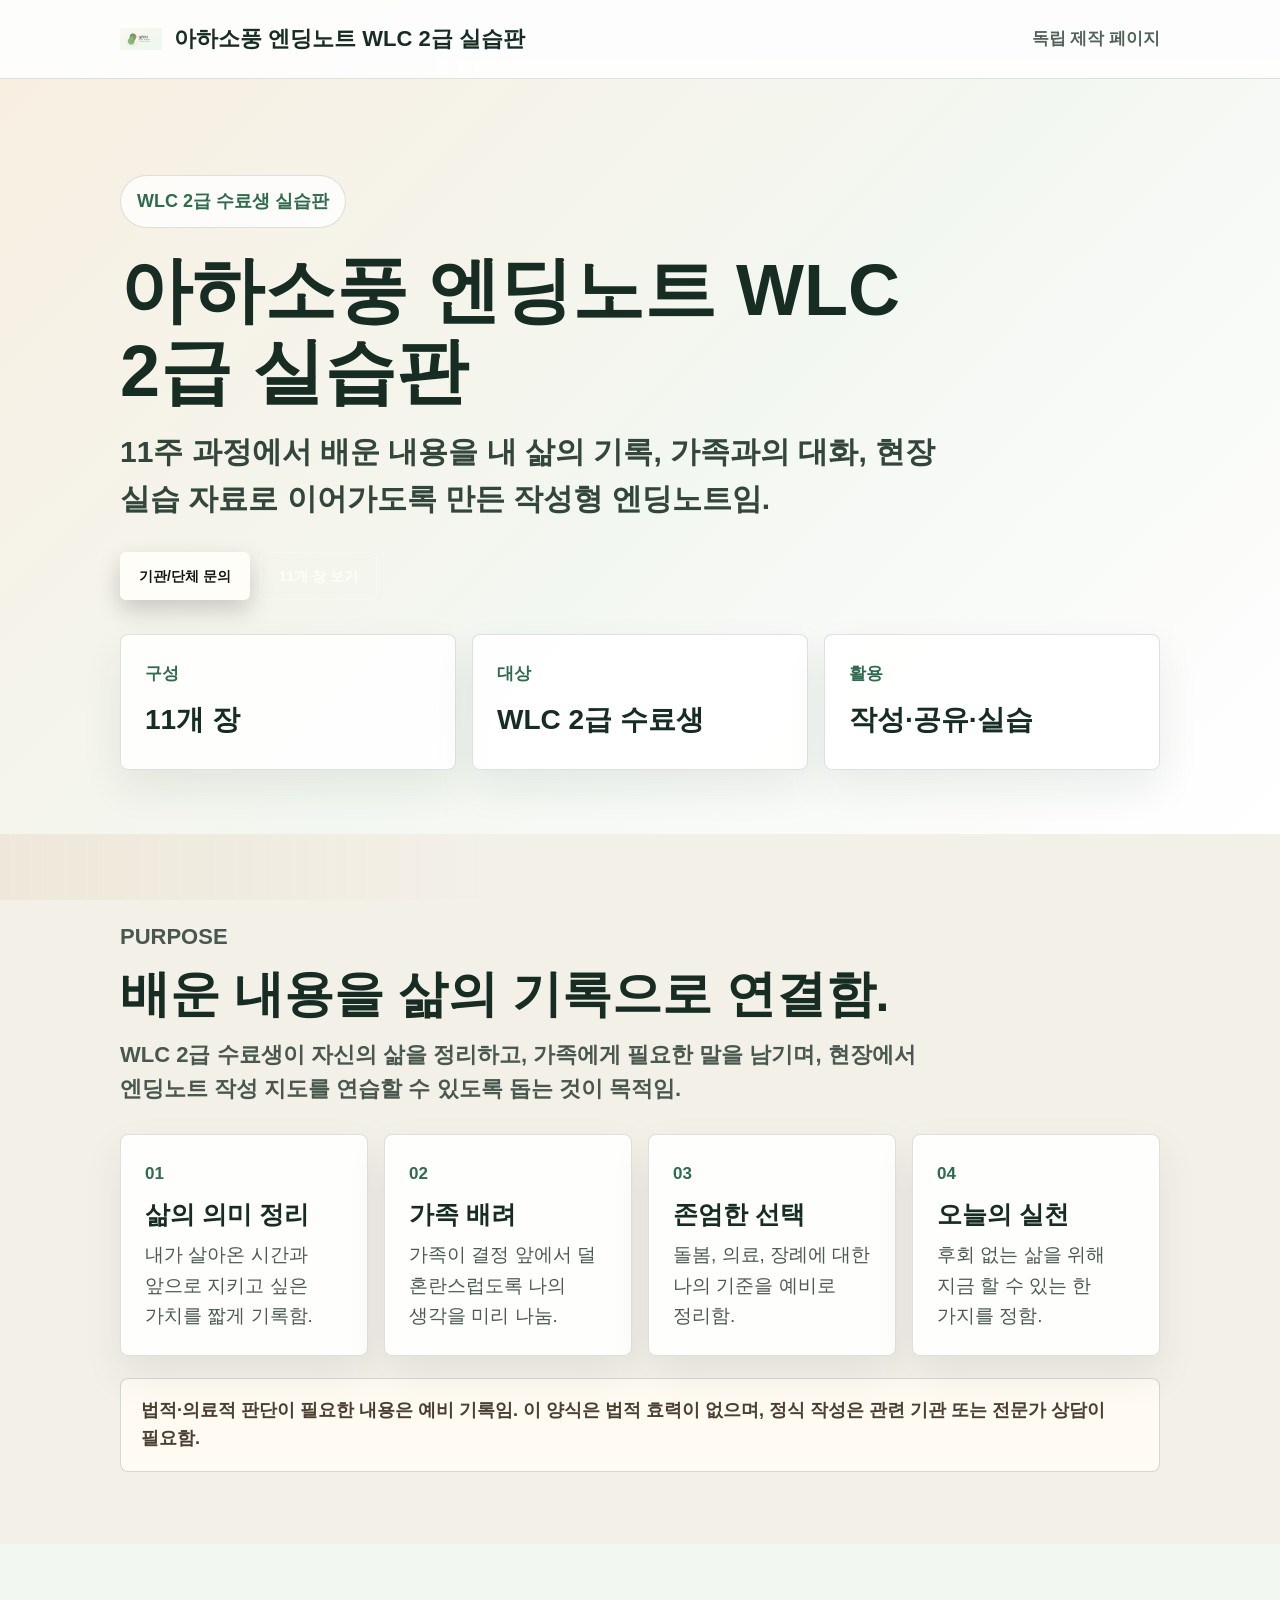
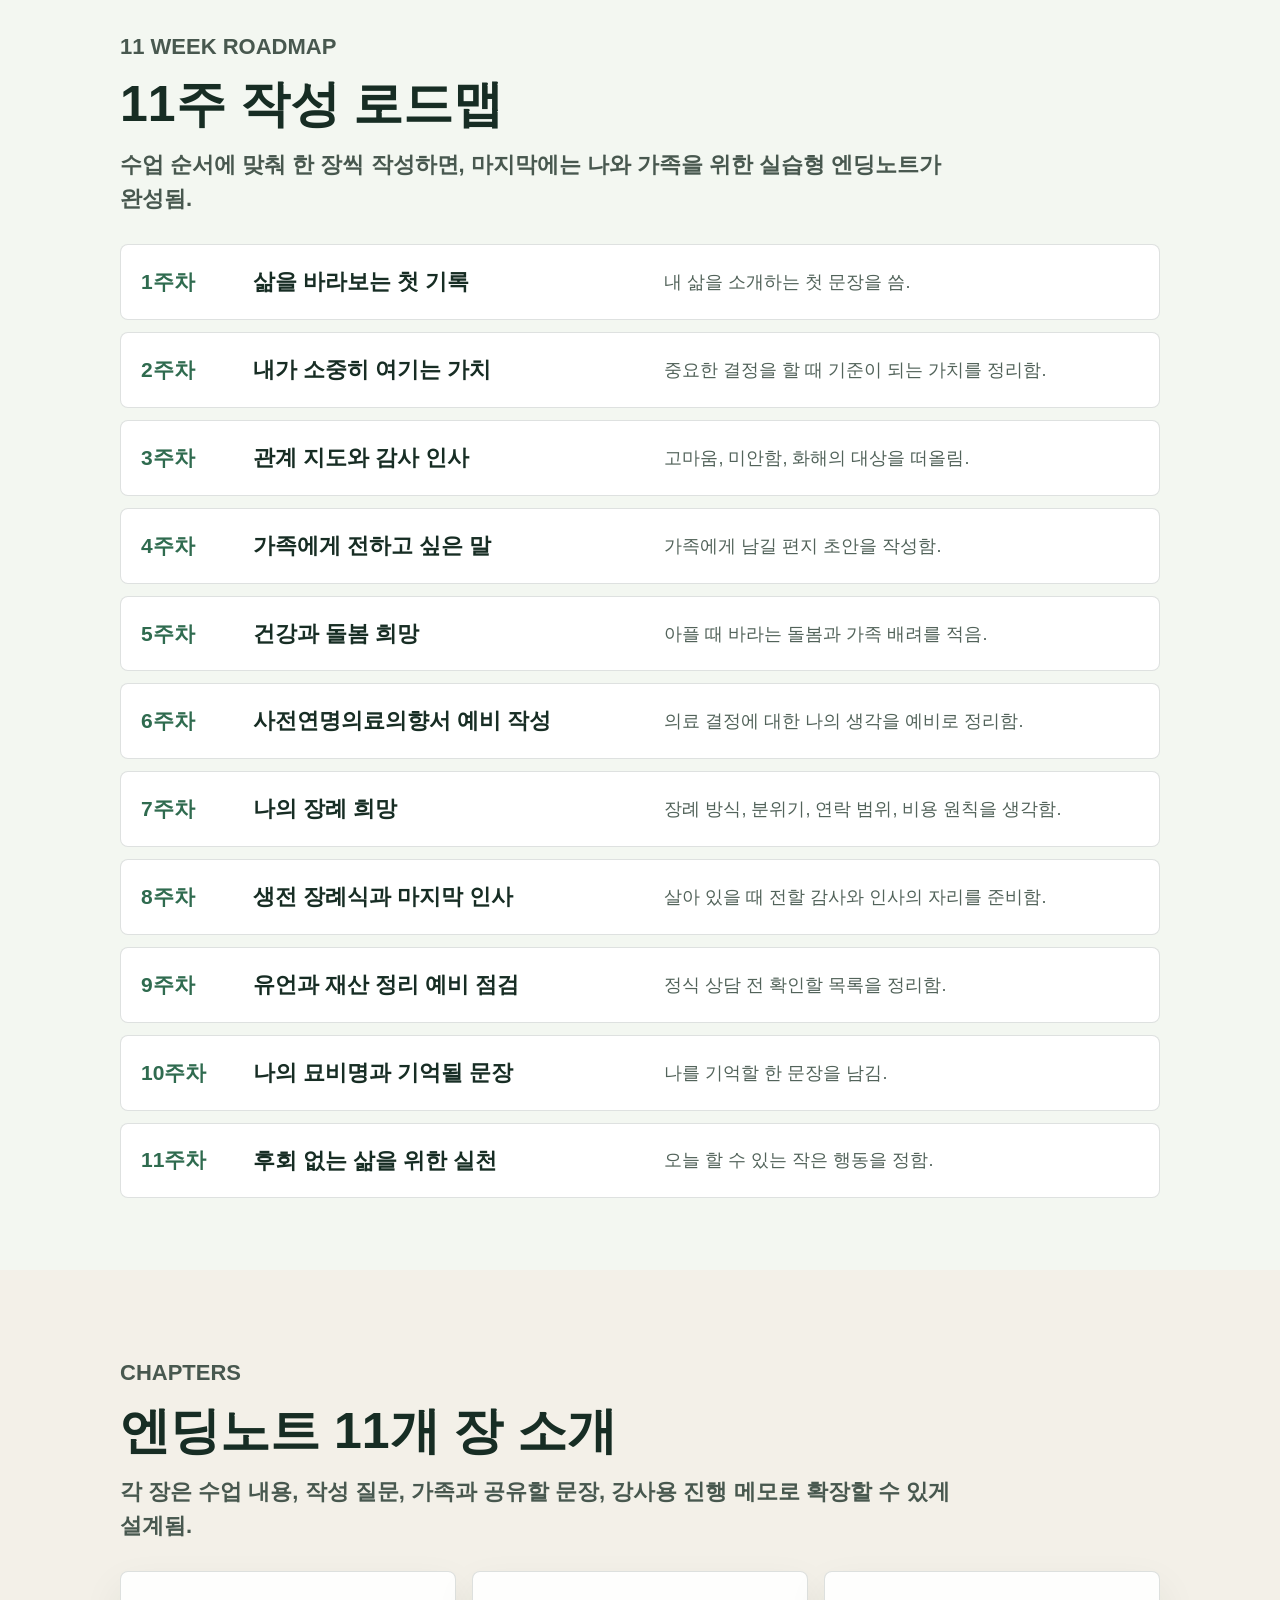
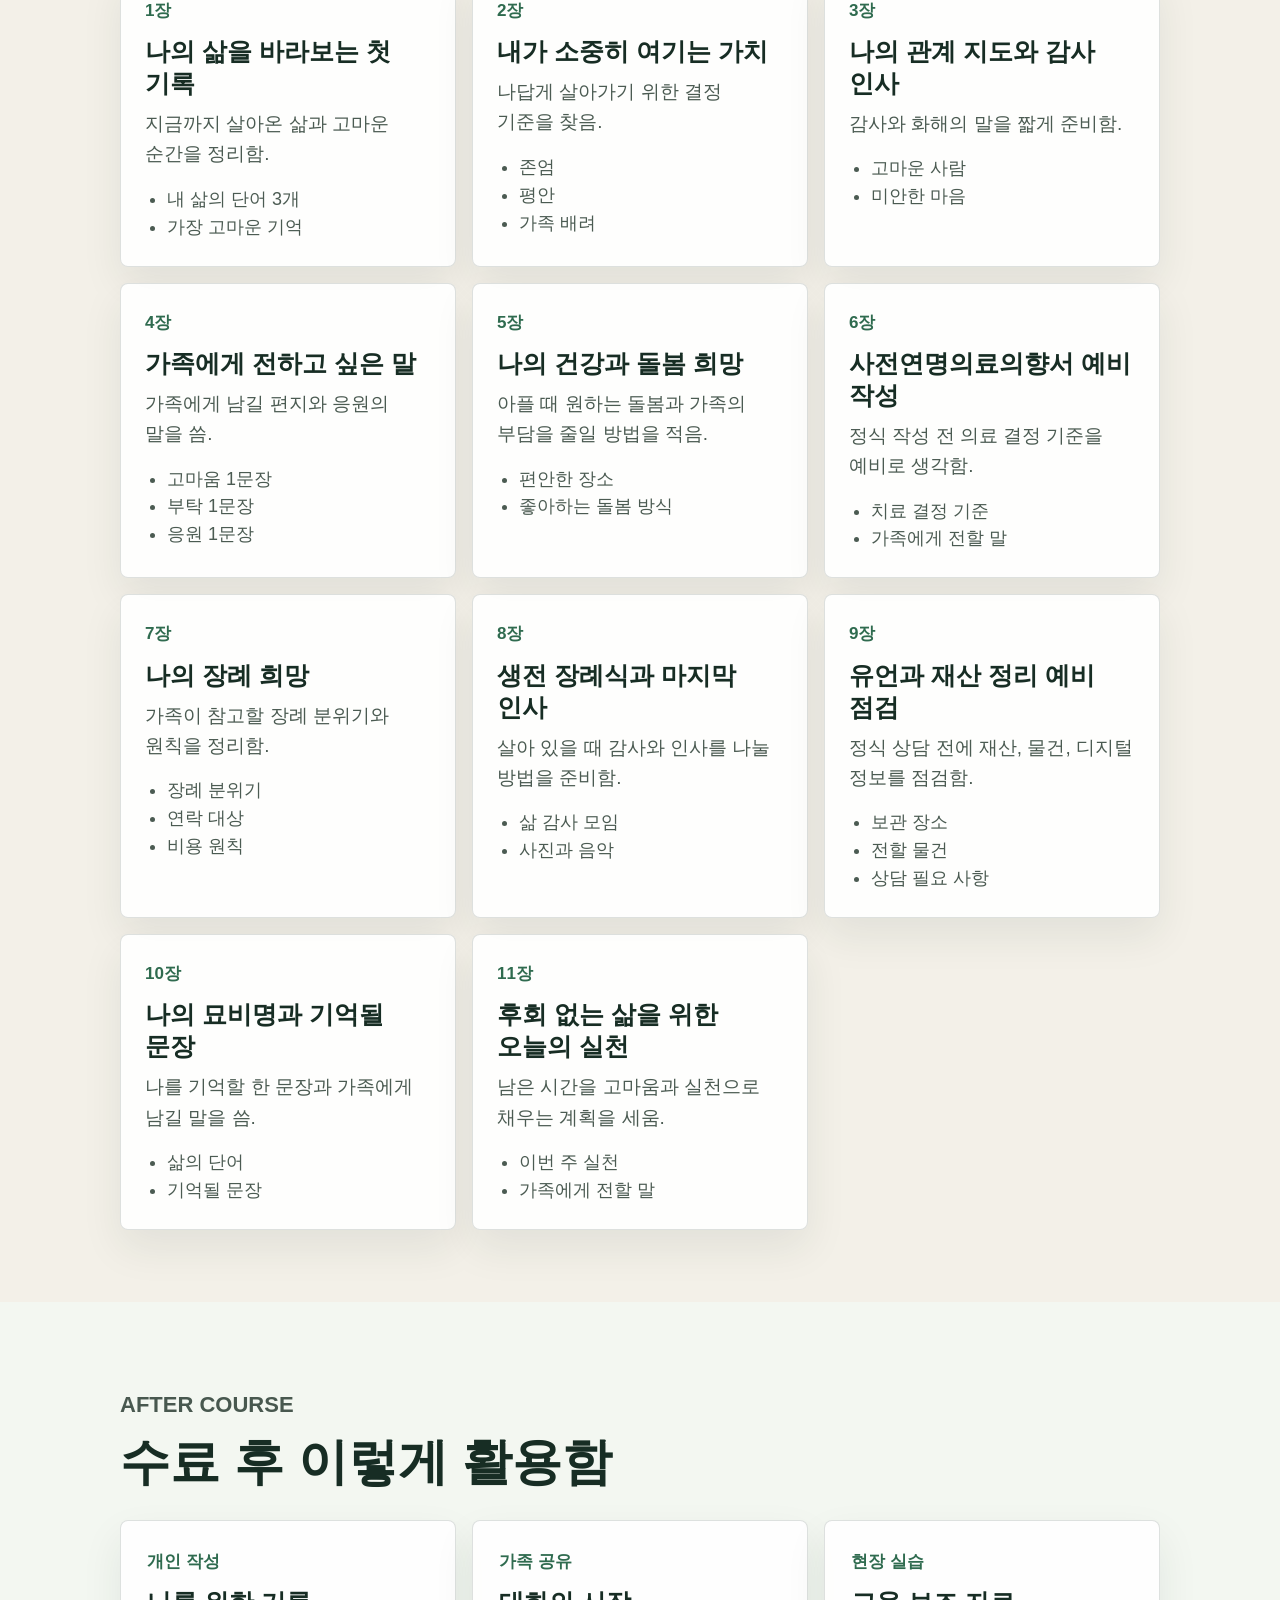
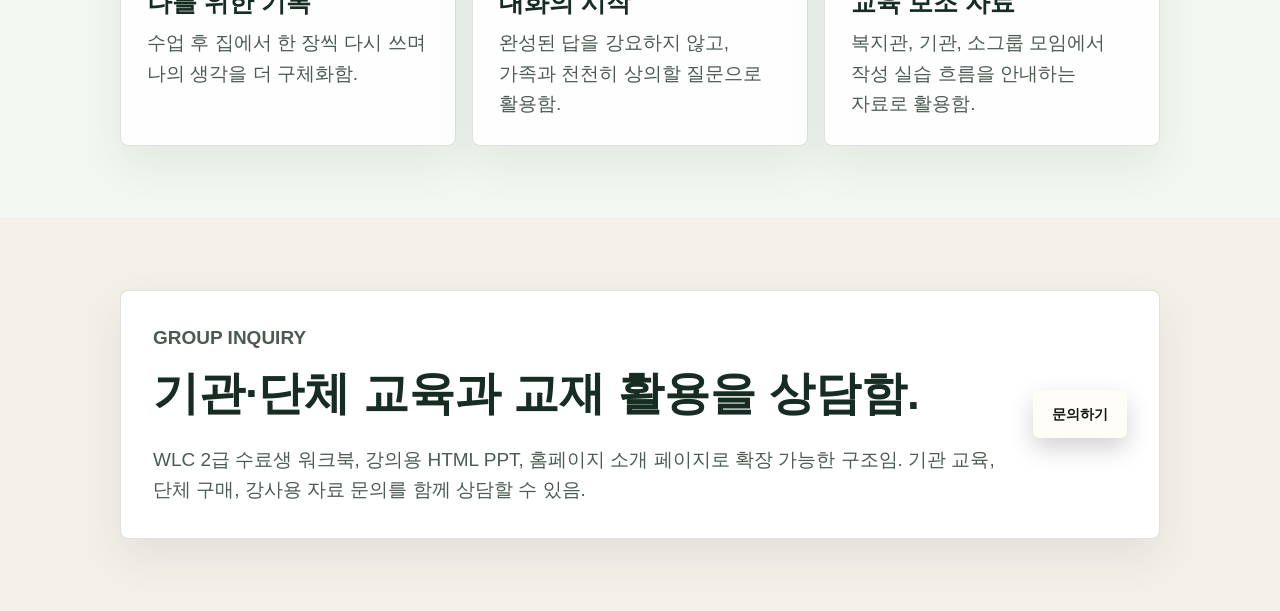
==== commit 2aaa6636: "Separate WLC2 ending note page from main notebook" ====
--- a/notebook-wlc2.html
+++ b/notebook-wlc2.html
@@ -244,6 +244,41 @@
         font-weight: 700;
       }
 
+      .standalone-header {
+        border-bottom: 1px solid var(--wlc-line);
+        background: rgba(255, 255, 255, 0.92);
+      }
+
+      .standalone-header .section-inner {
+        display: flex;
+        align-items: center;
+        justify-content: space-between;
+        gap: 18px;
+        max-width: 1120px;
+        min-height: 78px;
+      }
+
+      .standalone-brand {
+        display: inline-flex;
+        align-items: center;
+        gap: 12px;
+        color: var(--wlc-deep);
+        font-size: 22px;
+        font-weight: 900;
+        text-decoration: none;
+      }
+
+      .standalone-brand img {
+        width: 42px;
+        height: 42px;
+      }
+
+      .standalone-header span:last-child {
+        color: #52635a;
+        font-size: 17px;
+        font-weight: 800;
+      }
+
       @media (max-width: 900px) {
         .hero-summary-grid,
         .purpose-grid,
@@ -280,23 +315,14 @@
   </head>
   <body>
     <a class="skip-link" href="#main">본문 바로가기</a>
-    <header class="site-header">
-      <nav class="nav-shell" aria-label="주요 메뉴">
-        <a class="brand" href="index.html">
+    <header class="standalone-header">
+      <div class="section-inner">
+        <div class="standalone-brand">
           <img src="assets/salmitda-logo.svg" alt="" aria-hidden="true">
-          <span>삶잇다협동조합</span>
-        </a>
-        <button class="menu-button" type="button" aria-expanded="false" aria-controls="site-menu" aria-label="메뉴 열기">
-          <span></span><span></span><span></span>
-        </button>
-        <ul class="site-menu" id="site-menu">
-          <li><a href="index.html">홈</a></li>
-          <li><a href="wlc.html">WLC 과정</a></li>
-          <li><a class="active" href="notebook.html">엔딩노트</a></li>
-          <li><a href="education.html">기관교육</a></li>
-          <li><a href="contact.html">신청/문의</a></li>
-        </ul>
-      </nav>
+          <strong>아하소풍 엔딩노트 WLC 2급 실습판</strong>
+        </div>
+        <span>독립 제작 페이지</span>
+      </div>
     </header>
 
     <main id="main">
@@ -307,7 +333,7 @@
           <p class="hero-lead">11주 과정에서 배운 내용을 내 삶의 기록, 가족과의 대화, 현장 실습 자료로 이어가도록 만든 작성형 엔딩노트임.</p>
           <div class="button-row">
             <a class="btn btn-primary" href="contact.html?category=WLC%202%EA%B8%89%20%EC%97%94%EB%94%A9%EB%85%B8%ED%8A%B8%20%EB%AC%B8%EC%9D%98">기관/단체 문의</a>
-            <a class="btn btn-outline" href="notebook.html">기존 엔딩노트 보기</a>
+            <a class="btn btn-outline" href="#chapters">11개 장 보기</a>
           </div>
           <div class="hero-summary-grid" aria-label="WLC 2급 엔딩노트 핵심 구성">
             <article>
@@ -326,7 +352,7 @@
         </div>
       </section>
 
-      <section class="wlc-note-section">
+      <section class="wlc-note-section" id="chapters">
         <div class="section-inner">
           <div class="section-title">
             <p class="section-label">Purpose</p>
